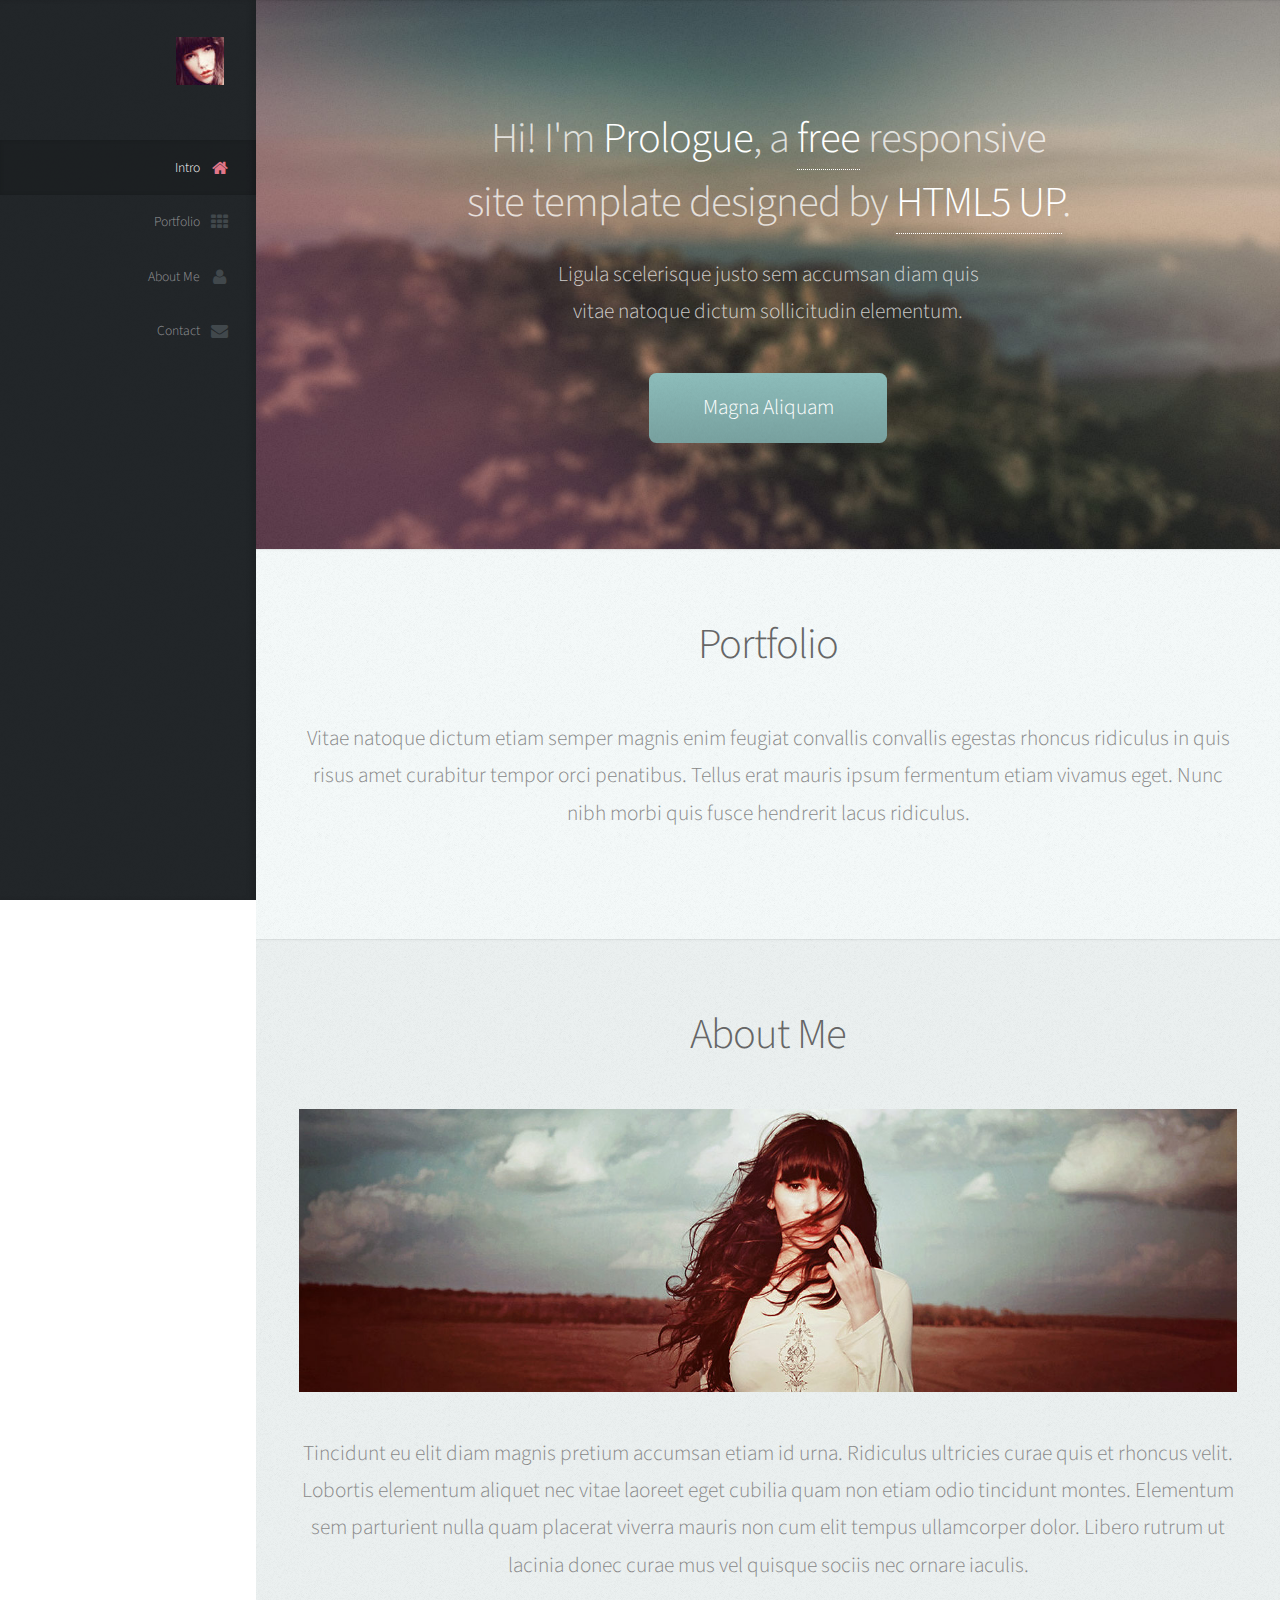
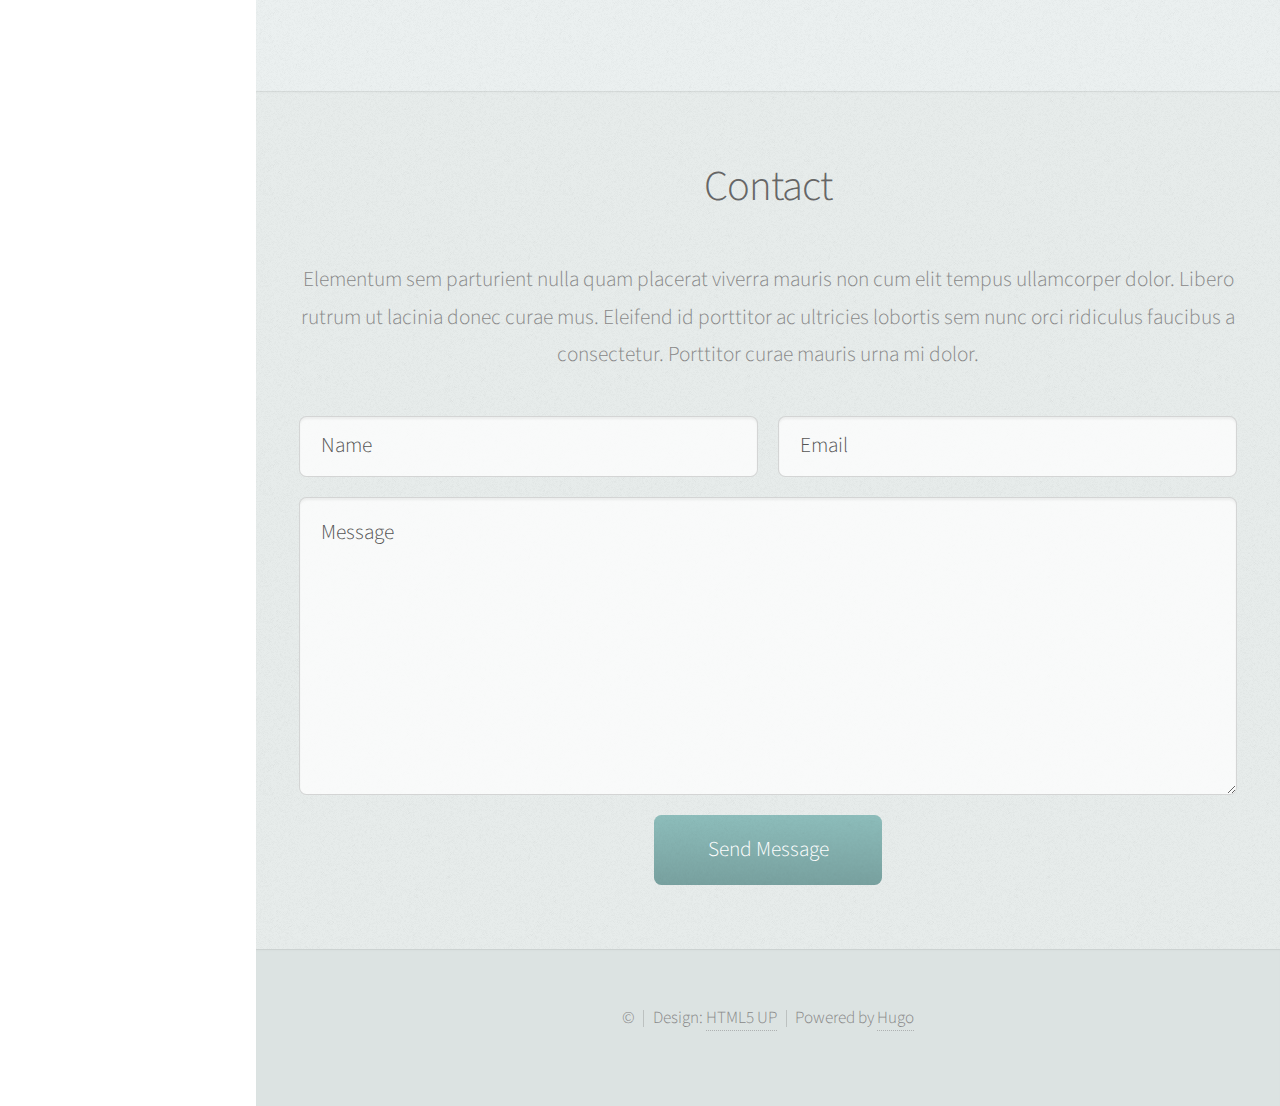
==== index.html @ bfbf03fb "initial commit" ====
<!DOCTYPE HTML>

<html>
	<head>
	<meta name="generator" content="Hugo 0.50" />
		<title>My New Hugo Site</title>
		<meta charset="utf-8" />
		<meta name="viewport" content="width=device-width, initial-scale=1" />
		
		<link rel="stylesheet" href="/css/main.css" />
		
		
	</head>
	<body>

		
			<div id="header">

				<div class="top">

					
						<div id="logo">
							<span class="image avatar48"><img src="img/avatar.jpg" alt="" /></span>
							<h1 id="title"></h1>
							<p></p>
						</div>

					
						<nav id="nav">
							
							<ul>
								<li><a href="#top" id="top-link" class="skel-layers-ignoreHref"><span class="icon fa-home">Intro</span></a></li>
								<li><a href="#portfolio" id="portfolio-link" class="skel-layers-ignoreHref"><span class="icon fa-th">Portfolio</span></a></li>
								<li><a href="#about" id="about-link" class="skel-layers-ignoreHref"><span class="icon fa-user">About Me</span></a></li>
								<li><a href="#contact" id="contact-link" class="skel-layers-ignoreHref"><span class="icon fa-envelope">Contact</span></a></li>
							</ul>
						</nav>

				</div>

				<div class="bottom">

					
						<ul class="icons">
              
						</ul>

				</div>

			</div>

		
			<div id="main">

				
					<section id="top" class="one dark cover">
						<div class="container">

							<header>
								<h2 class="alt">Hi! I'm <strong>Prologue</strong>, a <a href="http://html5up.net/license">free</a> responsive<br />
								site template designed by <a href="http://html5up.net">HTML5 UP</a>.</h2>
								<p>Ligula scelerisque justo sem accumsan diam quis<br />
								vitae natoque dictum sollicitudin elementum.</p>
							</header>

							<footer>
								<a href="#portfolio" class="button scrolly">Magna Aliquam</a>
							</footer>

						</div>
					</section>

				
					<section id="portfolio" class="two">
						<div class="container">

							<header>
								<h2>Portfolio</h2>
							</header>

							<p>Vitae natoque dictum etiam semper magnis enim feugiat convallis convallis
							egestas rhoncus ridiculus in quis risus amet curabitur tempor orci penatibus.
							Tellus erat mauris ipsum fermentum etiam vivamus eget. Nunc nibh morbi quis
							fusce hendrerit lacus ridiculus.</p>


              <div class="row">
                <div class="4u 12u$(mobile)">
                  
                </div>

                <div class="4u 12u$(mobile)">
                  
                </div>

                <div class="4u 12u$(mobile)">
                  
                </div>
              </div>


						</div>
					</section>

				
					<section id="about" class="three">
						<div class="container">

							<header>
								<h2>About Me</h2>
							</header>

							<a href="#" class="image featured"><img src="img/about.jpg" alt="" /></a>

							<p>Tincidunt eu elit diam magnis pretium accumsan etiam id urna. Ridiculus
							ultricies curae quis et rhoncus velit. Lobortis elementum aliquet nec vitae
							laoreet eget cubilia quam non etiam odio tincidunt montes. Elementum sem
							parturient nulla quam placerat viverra mauris non cum elit tempus ullamcorper
							dolor. Libero rutrum ut lacinia donec curae mus vel quisque sociis nec
							ornare iaculis.</p>

						</div>
					</section>

				
					<section id="contact" class="four">
						<div class="container">

							<header>
								<h2>Contact</h2>
							</header>

							<p>Elementum sem parturient nulla quam placerat viverra
							mauris non cum elit tempus ullamcorper dolor. Libero rutrum ut lacinia
							donec curae mus. Eleifend id porttitor ac ultricies lobortis sem nunc
							orci ridiculus faucibus a consectetur. Porttitor curae mauris urna mi dolor.</p>

							<form method="post" action="#">
								<div class="row">
									<div class="6u 12u$(mobile)"><input type="text" name="name" placeholder="Name" /></div>
									<div class="6u$ 12u$(mobile)"><input type="text" name="email" placeholder="Email" /></div>
									<div class="12u$">
										<textarea name="message" placeholder="Message"></textarea>
									</div>
									<div class="12u$">
										<input type="submit" value="Send Message" />
									</div>
								</div>
							</form>

						</div>
					</section>

			</div>

		
			<div id="footer">

				
					<ul class="copyright">
						<li>&copy; </li><li>Design: <a href="http://html5up.net">HTML5 UP</a></li><li>Powered by <a href="https://gohugo.io/">Hugo</a></li>
					</ul>

			</div>

		
			<script src="/js/jquery.min.js"></script>
			<script src="/js/jquery.scrolly.min.js"></script>
			<script src="/js/jquery.scrollzer.min.js"></script>
			<script src="/js/skel.min.js"></script>
			<script src="/js/util.js"></script>
			
			<script src="/js/main.js"></script>

	</body>
</html>
---- css/main.css ----
@import url("font-awesome.min.css");
@import url("https://fonts.googleapis.com/css?family=Source+Sans+Pro:300,300italic,400,600");

/*
	Prologue by HTML5 UP
	html5up.net | @ajlkn
	Free for personal and commercial use under the CCA 3.0 license (html5up.net/license)
*/

/* Reset */

	html, body, div, span, applet, object, iframe, h1, h2, h3, h4, h5, h6, p, blockquote, pre, a, abbr, acronym, address, big, cite, code, del, dfn, em, img, ins, kbd, q, s, samp, small, strike, strong, sub, sup, tt, var, b, u, i, center, dl, dt, dd, ol, ul, li, fieldset, form, label, legend, table, caption, tbody, tfoot, thead, tr, th, td, article, aside, canvas, details, embed, figure, figcaption, footer, header, hgroup, menu, nav, output, ruby, section, summary, time, mark, audio, video {
		margin: 0;
		padding: 0;
		border: 0;
		font-size: 100%;
		font: inherit;
		vertical-align: baseline;
	}

	article, aside, details, figcaption, figure, footer, header, hgroup, menu, nav, section {
		display: block;
	}

	body {
		line-height: 1;
	}

	ol, ul {
		list-style: none;
	}

	blockquote, q {
		quotes: none;
	}

	blockquote:before, blockquote:after, q:before, q:after {
		content: '';
		content: none;
	}

	table {
		border-collapse: collapse;
		border-spacing: 0;
	}

	body {
		-webkit-text-size-adjust: none;
	}

/* Box Model */

	*, *:before, *:after {
		-moz-box-sizing: border-box;
		-webkit-box-sizing: border-box;
		box-sizing: border-box;
	}

/* Containers */

	.container {
		margin-left: auto;
		margin-right: auto;
	}

	.container.\31 25\25 {
		width: 100%;
		max-width: 1750px;
		min-width: 1400px;
	}

	.container.\37 5\25 {
		width: 1050px;
	}

	.container.\35 0\25 {
		width: 700px;
	}

	.container.\32 5\25 {
		width: 350px;
	}

	.container {
		width: 1400px;
	}

	@media screen and (min-width: 961px) and (max-width: 1880px) {

		.container.\31 25\25 {
			width: 100%;
			max-width: 1500px;
			min-width: 1200px;
		}

		.container.\37 5\25 {
			width: 900px;
		}

		.container.\35 0\25 {
			width: 600px;
		}

		.container.\32 5\25 {
			width: 300px;
		}

		.container {
			width: 1200px;
		}

	}

	@media screen and (min-width: 961px) and (max-width: 1620px) {

		.container.\31 25\25 {
			width: 100%;
			max-width: 1200px;
			min-width: 960px;
		}

		.container.\37 5\25 {
			width: 720px;
		}

		.container.\35 0\25 {
			width: 480px;
		}

		.container.\32 5\25 {
			width: 240px;
		}

		.container {
			width: 960px;
		}

	}

	@media screen and (min-width: 961px) and (max-width: 1320px) {

		.container.\31 25\25 {
			width: 100%;
			max-width: 125%;
			min-width: 100%;
		}

		.container.\37 5\25 {
			width: 75%;
		}

		.container.\35 0\25 {
			width: 50%;
		}

		.container.\32 5\25 {
			width: 25%;
		}

		.container {
			width: 100%;
		}

	}

	@media screen and (max-width: 960px) {

		.container.\31 25\25 {
			width: 100%;
			max-width: 125%;
			min-width: 100%;
		}

		.container.\37 5\25 {
			width: 75%;
		}

		.container.\35 0\25 {
			width: 50%;
		}

		.container.\32 5\25 {
			width: 25%;
		}

		.container {
			width: 100%;
		}

	}

	@media screen and (max-width: 736px) {

		.container.\31 25\25 {
			width: 100%;
			max-width: 125%;
			min-width: 100%;
		}

		.container.\37 5\25 {
			width: 75%;
		}

		.container.\35 0\25 {
			width: 50%;
		}

		.container.\32 5\25 {
			width: 25%;
		}

		.container {
			width: 100% !important;
		}

	}

/* Grid */

	.row {
		border-bottom: solid 1px transparent;
		-moz-box-sizing: border-box;
		-webkit-box-sizing: border-box;
		box-sizing: border-box;
	}

	.row > * {
		float: left;
		-moz-box-sizing: border-box;
		-webkit-box-sizing: border-box;
		box-sizing: border-box;
	}

	.row:after, .row:before {
		content: '';
		display: block;
		clear: both;
		height: 0;
	}

	.row.uniform > * > :first-child {
		margin-top: 0;
	}

	.row.uniform > * > :last-child {
		margin-bottom: 0;
	}

	.row.\30 \25 > * {
		padding: 0px 0 0 0px;
	}

	.row.\30 \25 {
		margin: 0px 0 -1px 0px;
	}

	.row.uniform.\30 \25 > * {
		padding: 0px 0 0 0px;
	}

	.row.uniform.\30 \25 {
		margin: 0px 0 -1px 0px;
	}

	.row > * {
		padding: 40px 0 0 40px;
	}

	.row {
		margin: -40px 0 -1px -40px;
	}

	.row.uniform > * {
		padding: 40px 0 0 40px;
	}

	.row.uniform {
		margin: -40px 0 -1px -40px;
	}

	.row.\32 00\25 > * {
		padding: 80px 0 0 80px;
	}

	.row.\32 00\25 {
		margin: -80px 0 -1px -80px;
	}

	.row.uniform.\32 00\25 > * {
		padding: 80px 0 0 80px;
	}

	.row.uniform.\32 00\25 {
		margin: -80px 0 -1px -80px;
	}

	.row.\31 50\25 > * {
		padding: 60px 0 0 60px;
	}

	.row.\31 50\25 {
		margin: -60px 0 -1px -60px;
	}

	.row.uniform.\31 50\25 > * {
		padding: 60px 0 0 60px;
	}

	.row.uniform.\31 50\25 {
		margin: -60px 0 -1px -60px;
	}

	.row.\35 0\25 > * {
		padding: 20px 0 0 20px;
	}

	.row.\35 0\25 {
		margin: -20px 0 -1px -20px;
	}

	.row.uniform.\35 0\25 > * {
		padding: 20px 0 0 20px;
	}

	.row.uniform.\35 0\25 {
		margin: -20px 0 -1px -20px;
	}

	.row.\32 5\25 > * {
		padding: 10px 0 0 10px;
	}

	.row.\32 5\25 {
		margin: -10px 0 -1px -10px;
	}

	.row.uniform.\32 5\25 > * {
		padding: 10px 0 0 10px;
	}

	.row.uniform.\32 5\25 {
		margin: -10px 0 -1px -10px;
	}

	.\31 2u, .\31 2u\24 {
		width: 100%;
		clear: none;
		margin-left: 0;
	}

	.\31 1u, .\31 1u\24 {
		width: 91.6666666667%;
		clear: none;
		margin-left: 0;
	}

	.\31 0u, .\31 0u\24 {
		width: 83.3333333333%;
		clear: none;
		margin-left: 0;
	}

	.\39 u, .\39 u\24 {
		width: 75%;
		clear: none;
		margin-left: 0;
	}

	.\38 u, .\38 u\24 {
		width: 66.6666666667%;
		clear: none;
		margin-left: 0;
	}

	.\37 u, .\37 u\24 {
		width: 58.3333333333%;
		clear: none;
		margin-left: 0;
	}

	.\36 u, .\36 u\24 {
		width: 50%;
		clear: none;
		margin-left: 0;
	}

	.\35 u, .\35 u\24 {
		width: 41.6666666667%;
		clear: none;
		margin-left: 0;
	}

	.\34 u, .\34 u\24 {
		width: 33.3333333333%;
		clear: none;
		margin-left: 0;
	}

	.\33 u, .\33 u\24 {
		width: 25%;
		clear: none;
		margin-left: 0;
	}

	.\32 u, .\32 u\24 {
		width: 16.6666666667%;
		clear: none;
		margin-left: 0;
	}

	.\31 u, .\31 u\24 {
		width: 8.3333333333%;
		clear: none;
		margin-left: 0;
	}

	.\31 2u\24 + *,
	.\31 1u\24 + *,
	.\31 0u\24 + *,
	.\39 u\24 + *,
	.\38 u\24 + *,
	.\37 u\24 + *,
	.\36 u\24 + *,
	.\35 u\24 + *,
	.\34 u\24 + *,
	.\33 u\24 + *,
	.\32 u\24 + *,
	.\31 u\24 + * {
		clear: left;
	}

	.\-11u {
		margin-left: 91.66667%;
	}

	.\-10u {
		margin-left: 83.33333%;
	}

	.\-9u {
		margin-left: 75%;
	}

	.\-8u {
		margin-left: 66.66667%;
	}

	.\-7u {
		margin-left: 58.33333%;
	}

	.\-6u {
		margin-left: 50%;
	}

	.\-5u {
		margin-left: 41.66667%;
	}

	.\-4u {
		margin-left: 33.33333%;
	}

	.\-3u {
		margin-left: 25%;
	}

	.\-2u {
		margin-left: 16.66667%;
	}

	.\-1u {
		margin-left: 8.33333%;
	}

	@media screen and (min-width: 961px) and (max-width: 1880px) {

		.row > * {
			padding: 40px 0 0 40px;
		}

		.row {
			margin: -40px 0 -1px -40px;
		}

		.row.uniform > * {
			padding: 40px 0 0 40px;
		}

		.row.uniform {
			margin: -40px 0 -1px -40px;
		}

		.row.\32 00\25 > * {
			padding: 80px 0 0 80px;
		}

		.row.\32 00\25 {
			margin: -80px 0 -1px -80px;
		}

		.row.uniform.\32 00\25 > * {
			padding: 80px 0 0 80px;
		}

		.row.uniform.\32 00\25 {
			margin: -80px 0 -1px -80px;
		}

		.row.\31 50\25 > * {
			padding: 60px 0 0 60px;
		}

		.row.\31 50\25 {
			margin: -60px 0 -1px -60px;
		}

		.row.uniform.\31 50\25 > * {
			padding: 60px 0 0 60px;
		}

		.row.uniform.\31 50\25 {
			margin: -60px 0 -1px -60px;
		}

		.row.\35 0\25 > * {
			padding: 20px 0 0 20px;
		}

		.row.\35 0\25 {
			margin: -20px 0 -1px -20px;
		}

		.row.uniform.\35 0\25 > * {
			padding: 20px 0 0 20px;
		}

		.row.uniform.\35 0\25 {
			margin: -20px 0 -1px -20px;
		}

		.row.\32 5\25 > * {
			padding: 10px 0 0 10px;
		}

		.row.\32 5\25 {
			margin: -10px 0 -1px -10px;
		}

		.row.uniform.\32 5\25 > * {
			padding: 10px 0 0 10px;
		}

		.row.uniform.\32 5\25 {
			margin: -10px 0 -1px -10px;
		}

		.\31 2u\28wide\29, .\31 2u\24\28wide\29 {
			width: 100%;
			clear: none;
			margin-left: 0;
		}

		.\31 1u\28wide\29, .\31 1u\24\28wide\29 {
			width: 91.6666666667%;
			clear: none;
			margin-left: 0;
		}

		.\31 0u\28wide\29, .\31 0u\24\28wide\29 {
			width: 83.3333333333%;
			clear: none;
			margin-left: 0;
		}

		.\39 u\28wide\29, .\39 u\24\28wide\29 {
			width: 75%;
			clear: none;
			margin-left: 0;
		}

		.\38 u\28wide\29, .\38 u\24\28wide\29 {
			width: 66.6666666667%;
			clear: none;
			margin-left: 0;
		}

		.\37 u\28wide\29, .\37 u\24\28wide\29 {
			width: 58.3333333333%;
			clear: none;
			margin-left: 0;
		}

		.\36 u\28wide\29, .\36 u\24\28wide\29 {
			width: 50%;
			clear: none;
			margin-left: 0;
		}

		.\35 u\28wide\29, .\35 u\24\28wide\29 {
			width: 41.6666666667%;
			clear: none;
			margin-left: 0;
		}

		.\34 u\28wide\29, .\34 u\24\28wide\29 {
			width: 33.3333333333%;
			clear: none;
			margin-left: 0;
		}

		.\33 u\28wide\29, .\33 u\24\28wide\29 {
			width: 25%;
			clear: none;
			margin-left: 0;
		}

		.\32 u\28wide\29, .\32 u\24\28wide\29 {
			width: 16.6666666667%;
			clear: none;
			margin-left: 0;
		}

		.\31 u\28wide\29, .\31 u\24\28wide\29 {
			width: 8.3333333333%;
			clear: none;
			margin-left: 0;
		}

		.\31 2u\24\28wide\29 + *,
		.\31 1u\24\28wide\29 + *,
		.\31 0u\24\28wide\29 + *,
		.\39 u\24\28wide\29 + *,
		.\38 u\24\28wide\29 + *,
		.\37 u\24\28wide\29 + *,
		.\36 u\24\28wide\29 + *,
		.\35 u\24\28wide\29 + *,
		.\34 u\24\28wide\29 + *,
		.\33 u\24\28wide\29 + *,
		.\32 u\24\28wide\29 + *,
		.\31 u\24\28wide\29 + * {
			clear: left;
		}

		.\-11u\28wide\29 {
			margin-left: 91.66667%;
		}

		.\-10u\28wide\29 {
			margin-left: 83.33333%;
		}

		.\-9u\28wide\29 {
			margin-left: 75%;
		}

		.\-8u\28wide\29 {
			margin-left: 66.66667%;
		}

		.\-7u\28wide\29 {
			margin-left: 58.33333%;
		}

		.\-6u\28wide\29 {
			margin-left: 50%;
		}

		.\-5u\28wide\29 {
			margin-left: 41.66667%;
		}

		.\-4u\28wide\29 {
			margin-left: 33.33333%;
		}

		.\-3u\28wide\29 {
			margin-left: 25%;
		}

		.\-2u\28wide\29 {
			margin-left: 16.66667%;
		}

		.\-1u\28wide\29 {
			margin-left: 8.33333%;
		}

	}

	@media screen and (min-width: 961px) and (max-width: 1620px) {

		.row > * {
			padding: 40px 0 0 40px;
		}

		.row {
			margin: -40px 0 -1px -40px;
		}

		.row.uniform > * {
			padding: 40px 0 0 40px;
		}

		.row.uniform {
			margin: -40px 0 -1px -40px;
		}

		.row.\32 00\25 > * {
			padding: 80px 0 0 80px;
		}

		.row.\32 00\25 {
			margin: -80px 0 -1px -80px;
		}

		.row.uniform.\32 00\25 > * {
			padding: 80px 0 0 80px;
		}

		.row.uniform.\32 00\25 {
			margin: -80px 0 -1px -80px;
		}

		.row.\31 50\25 > * {
			padding: 60px 0 0 60px;
		}

		.row.\31 50\25 {
			margin: -60px 0 -1px -60px;
		}

		.row.uniform.\31 50\25 > * {
			padding: 60px 0 0 60px;
		}

		.row.uniform.\31 50\25 {
			margin: -60px 0 -1px -60px;
		}

		.row.\35 0\25 > * {
			padding: 20px 0 0 20px;
		}

		.row.\35 0\25 {
			margin: -20px 0 -1px -20px;
		}

		.row.uniform.\35 0\25 > * {
			padding: 20px 0 0 20px;
		}

		.row.uniform.\35 0\25 {
			margin: -20px 0 -1px -20px;
		}

		.row.\32 5\25 > * {
			padding: 10px 0 0 10px;
		}

		.row.\32 5\25 {
			margin: -10px 0 -1px -10px;
		}

		.row.uniform.\32 5\25 > * {
			padding: 10px 0 0 10px;
		}

		.row.uniform.\32 5\25 {
			margin: -10px 0 -1px -10px;
		}

		.\31 2u\28normal\29, .\31 2u\24\28normal\29 {
			width: 100%;
			clear: none;
			margin-left: 0;
		}

		.\31 1u\28normal\29, .\31 1u\24\28normal\29 {
			width: 91.6666666667%;
			clear: none;
			margin-left: 0;
		}

		.\31 0u\28normal\29, .\31 0u\24\28normal\29 {
			width: 83.3333333333%;
			clear: none;
			margin-left: 0;
		}

		.\39 u\28normal\29, .\39 u\24\28normal\29 {
			width: 75%;
			clear: none;
			margin-left: 0;
		}

		.\38 u\28normal\29, .\38 u\24\28normal\29 {
			width: 66.6666666667%;
			clear: none;
			margin-left: 0;
		}

		.\37 u\28normal\29, .\37 u\24\28normal\29 {
			width: 58.3333333333%;
			clear: none;
			margin-left: 0;
		}

		.\36 u\28normal\29, .\36 u\24\28normal\29 {
			width: 50%;
			clear: none;
			margin-left: 0;
		}

		.\35 u\28normal\29, .\35 u\24\28normal\29 {
			width: 41.6666666667%;
			clear: none;
			margin-left: 0;
		}

		.\34 u\28normal\29, .\34 u\24\28normal\29 {
			width: 33.3333333333%;
			clear: none;
			margin-left: 0;
		}

		.\33 u\28normal\29, .\33 u\24\28normal\29 {
			width: 25%;
			clear: none;
			margin-left: 0;
		}

		.\32 u\28normal\29, .\32 u\24\28normal\29 {
			width: 16.6666666667%;
			clear: none;
			margin-left: 0;
		}

		.\31 u\28normal\29, .\31 u\24\28normal\29 {
			width: 8.3333333333%;
			clear: none;
			margin-left: 0;
		}

		.\31 2u\24\28normal\29 + *,
		.\31 1u\24\28normal\29 + *,
		.\31 0u\24\28normal\29 + *,
		.\39 u\24\28normal\29 + *,
		.\38 u\24\28normal\29 + *,
		.\37 u\24\28normal\29 + *,
		.\36 u\24\28normal\29 + *,
		.\35 u\24\28normal\29 + *,
		.\34 u\24\28normal\29 + *,
		.\33 u\24\28normal\29 + *,
		.\32 u\24\28normal\29 + *,
		.\31 u\24\28normal\29 + * {
			clear: left;
		}

		.\-11u\28normal\29 {
			margin-left: 91.66667%;
		}

		.\-10u\28normal\29 {
			margin-left: 83.33333%;
		}

		.\-9u\28normal\29 {
			margin-left: 75%;
		}

		.\-8u\28normal\29 {
			margin-left: 66.66667%;
		}

		.\-7u\28normal\29 {
			margin-left: 58.33333%;
		}

		.\-6u\28normal\29 {
			margin-left: 50%;
		}

		.\-5u\28normal\29 {
			margin-left: 41.66667%;
		}

		.\-4u\28normal\29 {
			margin-left: 33.33333%;
		}

		.\-3u\28normal\29 {
			margin-left: 25%;
		}

		.\-2u\28normal\29 {
			margin-left: 16.66667%;
		}

		.\-1u\28normal\29 {
			margin-left: 8.33333%;
		}

	}

	@media screen and (min-width: 961px) and (max-width: 1320px) {

		.row > * {
			padding: 20px 0 0 20px;
		}

		.row {
			margin: -20px 0 -1px -20px;
		}

		.row.uniform > * {
			padding: 20px 0 0 20px;
		}

		.row.uniform {
			margin: -20px 0 -1px -20px;
		}

		.row.\32 00\25 > * {
			padding: 40px 0 0 40px;
		}

		.row.\32 00\25 {
			margin: -40px 0 -1px -40px;
		}

		.row.uniform.\32 00\25 > * {
			padding: 40px 0 0 40px;
		}

		.row.uniform.\32 00\25 {
			margin: -40px 0 -1px -40px;
		}

		.row.\31 50\25 > * {
			padding: 30px 0 0 30px;
		}

		.row.\31 50\25 {
			margin: -30px 0 -1px -30px;
		}

		.row.uniform.\31 50\25 > * {
			padding: 30px 0 0 30px;
		}

		.row.uniform.\31 50\25 {
			margin: -30px 0 -1px -30px;
		}

		.row.\35 0\25 > * {
			padding: 10px 0 0 10px;
		}

		.row.\35 0\25 {
			margin: -10px 0 -1px -10px;
		}

		.row.uniform.\35 0\25 > * {
			padding: 10px 0 0 10px;
		}

		.row.uniform.\35 0\25 {
			margin: -10px 0 -1px -10px;
		}

		.row.\32 5\25 > * {
			padding: 5px 0 0 5px;
		}

		.row.\32 5\25 {
			margin: -5px 0 -1px -5px;
		}

		.row.uniform.\32 5\25 > * {
			padding: 5px 0 0 5px;
		}

		.row.uniform.\32 5\25 {
			margin: -5px 0 -1px -5px;
		}

		.\31 2u\28narrow\29, .\31 2u\24\28narrow\29 {
			width: 100%;
			clear: none;
			margin-left: 0;
		}

		.\31 1u\28narrow\29, .\31 1u\24\28narrow\29 {
			width: 91.6666666667%;
			clear: none;
			margin-left: 0;
		}

		.\31 0u\28narrow\29, .\31 0u\24\28narrow\29 {
			width: 83.3333333333%;
			clear: none;
			margin-left: 0;
		}

		.\39 u\28narrow\29, .\39 u\24\28narrow\29 {
			width: 75%;
			clear: none;
			margin-left: 0;
		}

		.\38 u\28narrow\29, .\38 u\24\28narrow\29 {
			width: 66.6666666667%;
			clear: none;
			margin-left: 0;
		}

		.\37 u\28narrow\29, .\37 u\24\28narrow\29 {
			width: 58.3333333333%;
			clear: none;
			margin-left: 0;
		}

		.\36 u\28narrow\29, .\36 u\24\28narrow\29 {
			width: 50%;
			clear: none;
			margin-left: 0;
		}

		.\35 u\28narrow\29, .\35 u\24\28narrow\29 {
			width: 41.6666666667%;
			clear: none;
			margin-left: 0;
		}

		.\34 u\28narrow\29, .\34 u\24\28narrow\29 {
			width: 33.3333333333%;
			clear: none;
			margin-left: 0;
		}

		.\33 u\28narrow\29, .\33 u\24\28narrow\29 {
			width: 25%;
			clear: none;
			margin-left: 0;
		}

		.\32 u\28narrow\29, .\32 u\24\28narrow\29 {
			width: 16.6666666667%;
			clear: none;
			margin-left: 0;
		}

		.\31 u\28narrow\29, .\31 u\24\28narrow\29 {
			width: 8.3333333333%;
			clear: none;
			margin-left: 0;
		}

		.\31 2u\24\28narrow\29 + *,
		.\31 1u\24\28narrow\29 + *,
		.\31 0u\24\28narrow\29 + *,
		.\39 u\24\28narrow\29 + *,
		.\38 u\24\28narrow\29 + *,
		.\37 u\24\28narrow\29 + *,
		.\36 u\24\28narrow\29 + *,
		.\35 u\24\28narrow\29 + *,
		.\34 u\24\28narrow\29 + *,
		.\33 u\24\28narrow\29 + *,
		.\32 u\24\28narrow\29 + *,
		.\31 u\24\28narrow\29 + * {
			clear: left;
		}

		.\-11u\28narrow\29 {
			margin-left: 91.66667%;
		}

		.\-10u\28narrow\29 {
			margin-left: 83.33333%;
		}

		.\-9u\28narrow\29 {
			margin-left: 75%;
		}

		.\-8u\28narrow\29 {
			margin-left: 66.66667%;
		}

		.\-7u\28narrow\29 {
			margin-left: 58.33333%;
		}

		.\-6u\28narrow\29 {
			margin-left: 50%;
		}

		.\-5u\28narrow\29 {
			margin-left: 41.66667%;
		}

		.\-4u\28narrow\29 {
			margin-left: 33.33333%;
		}

		.\-3u\28narrow\29 {
			margin-left: 25%;
		}

		.\-2u\28narrow\29 {
			margin-left: 16.66667%;
		}

		.\-1u\28narrow\29 {
			margin-left: 8.33333%;
		}

	}

	@media screen and (max-width: 960px) {

		.row > * {
			padding: 20px 0 0 20px;
		}

		.row {
			margin: -20px 0 -1px -20px;
		}

		.row.uniform > * {
			padding: 20px 0 0 20px;
		}

		.row.uniform {
			margin: -20px 0 -1px -20px;
		}

		.row.\32 00\25 > * {
			padding: 40px 0 0 40px;
		}

		.row.\32 00\25 {
			margin: -40px 0 -1px -40px;
		}

		.row.uniform.\32 00\25 > * {
			padding: 40px 0 0 40px;
		}

		.row.uniform.\32 00\25 {
			margin: -40px 0 -1px -40px;
		}

		.row.\31 50\25 > * {
			padding: 30px 0 0 30px;
		}

		.row.\31 50\25 {
			margin: -30px 0 -1px -30px;
		}

		.row.uniform.\31 50\25 > * {
			padding: 30px 0 0 30px;
		}

		.row.uniform.\31 50\25 {
			margin: -30px 0 -1px -30px;
		}

		.row.\35 0\25 > * {
			padding: 10px 0 0 10px;
		}

		.row.\35 0\25 {
			margin: -10px 0 -1px -10px;
		}

		.row.uniform.\35 0\25 > * {
			padding: 10px 0 0 10px;
		}

		.row.uniform.\35 0\25 {
			margin: -10px 0 -1px -10px;
		}

		.row.\32 5\25 > * {
			padding: 5px 0 0 5px;
		}

		.row.\32 5\25 {
			margin: -5px 0 -1px -5px;
		}

		.row.uniform.\32 5\25 > * {
			padding: 5px 0 0 5px;
		}

		.row.uniform.\32 5\25 {
			margin: -5px 0 -1px -5px;
		}

		.\31 2u\28narrower\29, .\31 2u\24\28narrower\29 {
			width: 100%;
			clear: none;
			margin-left: 0;
		}

		.\31 1u\28narrower\29, .\31 1u\24\28narrower\29 {
			width: 91.6666666667%;
			clear: none;
			margin-left: 0;
		}

		.\31 0u\28narrower\29, .\31 0u\24\28narrower\29 {
			width: 83.3333333333%;
			clear: none;
			margin-left: 0;
		}

		.\39 u\28narrower\29, .\39 u\24\28narrower\29 {
			width: 75%;
			clear: none;
			margin-left: 0;
		}

		.\38 u\28narrower\29, .\38 u\24\28narrower\29 {
			width: 66.6666666667%;
			clear: none;
			margin-left: 0;
		}

		.\37 u\28narrower\29, .\37 u\24\28narrower\29 {
			width: 58.3333333333%;
			clear: none;
			margin-left: 0;
		}

		.\36 u\28narrower\29, .\36 u\24\28narrower\29 {
			width: 50%;
			clear: none;
			margin-left: 0;
		}

		.\35 u\28narrower\29, .\35 u\24\28narrower\29 {
			width: 41.6666666667%;
			clear: none;
			margin-left: 0;
		}

		.\34 u\28narrower\29, .\34 u\24\28narrower\29 {
			width: 33.3333333333%;
			clear: none;
			margin-left: 0;
		}

		.\33 u\28narrower\29, .\33 u\24\28narrower\29 {
			width: 25%;
			clear: none;
			margin-left: 0;
		}

		.\32 u\28narrower\29, .\32 u\24\28narrower\29 {
			width: 16.6666666667%;
			clear: none;
			margin-left: 0;
		}

		.\31 u\28narrower\29, .\31 u\24\28narrower\29 {
			width: 8.3333333333%;
			clear: none;
			margin-left: 0;
		}

		.\31 2u\24\28narrower\29 + *,
		.\31 1u\24\28narrower\29 + *,
		.\31 0u\24\28narrower\29 + *,
		.\39 u\24\28narrower\29 + *,
		.\38 u\24\28narrower\29 + *,
		.\37 u\24\28narrower\29 + *,
		.\36 u\24\28narrower\29 + *,
		.\35 u\24\28narrower\29 + *,
		.\34 u\24\28narrower\29 + *,
		.\33 u\24\28narrower\29 + *,
		.\32 u\24\28narrower\29 + *,
		.\31 u\24\28narrower\29 + * {
			clear: left;
		}

		.\-11u\28narrower\29 {
			margin-left: 91.66667%;
		}

		.\-10u\28narrower\29 {
			margin-left: 83.33333%;
		}

		.\-9u\28narrower\29 {
			margin-left: 75%;
		}

		.\-8u\28narrower\29 {
			margin-left: 66.66667%;
		}

		.\-7u\28narrower\29 {
			margin-left: 58.33333%;
		}

		.\-6u\28narrower\29 {
			margin-left: 50%;
		}

		.\-5u\28narrower\29 {
			margin-left: 41.66667%;
		}

		.\-4u\28narrower\29 {
			margin-left: 33.33333%;
		}

		.\-3u\28narrower\29 {
			margin-left: 25%;
		}

		.\-2u\28narrower\29 {
			margin-left: 16.66667%;
		}

		.\-1u\28narrower\29 {
			margin-left: 8.33333%;
		}

	}

	@media screen and (max-width: 736px) {

		.row > * {
			padding: 20px 0 0 20px;
		}

		.row {
			margin: -20px 0 -1px -20px;
		}

		.row.uniform > * {
			padding: 20px 0 0 20px;
		}

		.row.uniform {
			margin: -20px 0 -1px -20px;
		}

		.row.\32 00\25 > * {
			padding: 40px 0 0 40px;
		}

		.row.\32 00\25 {
			margin: -40px 0 -1px -40px;
		}

		.row.uniform.\32 00\25 > * {
			padding: 40px 0 0 40px;
		}

		.row.uniform.\32 00\25 {
			margin: -40px 0 -1px -40px;
		}

		.row.\31 50\25 > * {
			padding: 30px 0 0 30px;
		}

		.row.\31 50\25 {
			margin: -30px 0 -1px -30px;
		}

		.row.uniform.\31 50\25 > * {
			padding: 30px 0 0 30px;
		}

		.row.uniform.\31 50\25 {
			margin: -30px 0 -1px -30px;
		}

		.row.\35 0\25 > * {
			padding: 10px 0 0 10px;
		}

		.row.\35 0\25 {
			margin: -10px 0 -1px -10px;
		}

		.row.uniform.\35 0\25 > * {
			padding: 10px 0 0 10px;
		}

		.row.uniform.\35 0\25 {
			margin: -10px 0 -1px -10px;
		}

		.row.\32 5\25 > * {
			padding: 5px 0 0 5px;
		}

		.row.\32 5\25 {
			margin: -5px 0 -1px -5px;
		}

		.row.uniform.\32 5\25 > * {
			padding: 5px 0 0 5px;
		}

		.row.uniform.\32 5\25 {
			margin: -5px 0 -1px -5px;
		}

		.\31 2u\28mobile\29, .\31 2u\24\28mobile\29 {
			width: 100%;
			clear: none;
			margin-left: 0;
		}

		.\31 1u\28mobile\29, .\31 1u\24\28mobile\29 {
			width: 91.6666666667%;
			clear: none;
			margin-left: 0;
		}

		.\31 0u\28mobile\29, .\31 0u\24\28mobile\29 {
			width: 83.3333333333%;
			clear: none;
			margin-left: 0;
		}

		.\39 u\28mobile\29, .\39 u\24\28mobile\29 {
			width: 75%;
			clear: none;
			margin-left: 0;
		}

		.\38 u\28mobile\29, .\38 u\24\28mobile\29 {
			width: 66.6666666667%;
			clear: none;
			margin-left: 0;
		}

		.\37 u\28mobile\29, .\37 u\24\28mobile\29 {
			width: 58.3333333333%;
			clear: none;
			margin-left: 0;
		}

		.\36 u\28mobile\29, .\36 u\24\28mobile\29 {
			width: 50%;
			clear: none;
			margin-left: 0;
		}

		.\35 u\28mobile\29, .\35 u\24\28mobile\29 {
			width: 41.6666666667%;
			clear: none;
			margin-left: 0;
		}

		.\34 u\28mobile\29, .\34 u\24\28mobile\29 {
			width: 33.3333333333%;
			clear: none;
			margin-left: 0;
		}

		.\33 u\28mobile\29, .\33 u\24\28mobile\29 {
			width: 25%;
			clear: none;
			margin-left: 0;
		}

		.\32 u\28mobile\29, .\32 u\24\28mobile\29 {
			width: 16.6666666667%;
			clear: none;
			margin-left: 0;
		}

		.\31 u\28mobile\29, .\31 u\24\28mobile\29 {
			width: 8.3333333333%;
			clear: none;
			margin-left: 0;
		}

		.\31 2u\24\28mobile\29 + *,
		.\31 1u\24\28mobile\29 + *,
		.\31 0u\24\28mobile\29 + *,
		.\39 u\24\28mobile\29 + *,
		.\38 u\24\28mobile\29 + *,
		.\37 u\24\28mobile\29 + *,
		.\36 u\24\28mobile\29 + *,
		.\35 u\24\28mobile\29 + *,
		.\34 u\24\28mobile\29 + *,
		.\33 u\24\28mobile\29 + *,
		.\32 u\24\28mobile\29 + *,
		.\31 u\24\28mobile\29 + * {
			clear: left;
		}

		.\-11u\28mobile\29 {
			margin-left: 91.66667%;
		}

		.\-10u\28mobile\29 {
			margin-left: 83.33333%;
		}

		.\-9u\28mobile\29 {
			margin-left: 75%;
		}

		.\-8u\28mobile\29 {
			margin-left: 66.66667%;
		}

		.\-7u\28mobile\29 {
			margin-left: 58.33333%;
		}

		.\-6u\28mobile\29 {
			margin-left: 50%;
		}

		.\-5u\28mobile\29 {
			margin-left: 41.66667%;
		}

		.\-4u\28mobile\29 {
			margin-left: 33.33333%;
		}

		.\-3u\28mobile\29 {
			margin-left: 25%;
		}

		.\-2u\28mobile\29 {
			margin-left: 16.66667%;
		}

		.\-1u\28mobile\29 {
			margin-left: 8.33333%;
		}

	}

/* Basic */

	body {
		background: #fff;
		font-family: 'Source Sans Pro', sans-serif;
		font-size: 19pt;
		font-weight: 300;
		line-height: 1.75em;
		color: #888;
	}

		body.is-loading * {
			-moz-transition: none !important;
			-webkit-transition: none !important;
			-ms-transition: none !important;
			transition: none !important;
			-moz-animation: none !important;
			-webkit-animation: none !important;
			-ms-animation: none !important;
			animation: none !important;
		}

	input, textarea, select {
		font-family: 'Source Sans Pro', sans-serif;
		font-size: 19pt;
		font-weight: 300;
		line-height: 1.75em;
		color: #888;
	}

	h1, h2, h3, h4, h5, h6 {
		font-weight: 300;
		color: #666;
		line-height: 1.5em;
	}

	h1 a, h2 a, h3 a, h4 a, h5 a, h6 a {
		color: inherit;
		text-decoration: none;
	}

		h1 a strong, h2 a strong, h3 a strong, h4 a strong, h5 a strong, h6 a strong {
			color: #333;
		}

	h2 {
		font-size: 2em;
		letter-spacing: -1px;
	}

		h2.alt {
			color: #888;
		}

			h2.alt strong {
				color: #666;
			}

	h3 {
		font-size: 1.5em;
	}

	header {
		margin: 0 0 2em 0;
	}

		header > p {
			margin: 1em 0 0 0;
		}

	footer {
		margin: 2em 0 0 0;
	}

	strong, b {
		font-weight: 300;
		color: #666;
	}

	em, i {
		font-style: italic;
	}

	a {
		text-decoration: none;
		color: inherit;
		border-bottom: dotted 1px rgba(128, 128, 128, 0.5);
		-moz-transition: color 0.35s ease-in-out, border-bottom-color 0.35s ease-in-out;
		-webkit-transition: color 0.35s ease-in-out, border-bottom-color 0.35s ease-in-out;
		-ms-transition: color 0.35s ease-in-out, border-bottom-color 0.35s ease-in-out;
		transition: color 0.35s ease-in-out, border-bottom-color 0.35s ease-in-out;
		outline: 0;
	}

		a:hover {
			color: #E27689;
			border-bottom-color: rgba(255, 255, 255, 0);
		}

	sub {
		position: relative;
		top: 0.5em;
		font-size: 0.8em;
	}

	sup {
		position: relative;
		top: -0.5em;
		font-size: 0.8em;
	}

	hr {
		border: 0;
		border-top: solid 1px #ddd;
	}

	blockquote {
		border-left: solid 0.5em #ddd;
		padding: 1em 0 1em 2em;
		font-style: italic;
	}

	p, ul, ol, dl, table {
		margin-bottom: 2em;
	}

	br.clear {
		clear: both;
	}

/* Sections/Article */

	section, article {
		margin-bottom: 3em;
	}

		section > :last-child,
		section > .container, section:last-child, article > :last-child,
		article > .container, article:last-child {
			margin-bottom: 0;
		}

		.row > section, .row > article {
			margin-bottom: 0;
		}

/* Image */

	.image {
		display: inline-block;
		border: 0;
	}

		.image img {
			display: block;
			width: 100%;
		}

		.image.avatar48 {
			width: 48px;
			height: 48px;
			background: #f00;
		}

			.image.avatar48 img {
				width: 48px;
				height: 48px;
			}

		.image.fit {
			display: block;
			width: 100%;
		}

		.image.featured {
			display: block;
			width: 100%;
			margin: 0 0 2em 0;
		}

		.image.left {
			float: left;
			margin: 0 2em 2em 0;
		}

		.image.centered {
			display: block;
			margin: 0 0 2em 0;
		}

			.image.centered img {
				margin: 0 auto;
				width: auto;
			}

/* List */

	ul.default {
		list-style: disc;
		padding-left: 1em;
	}

		ul.default li {
			padding-left: 0.5em;
		}

	ul.icons {
		cursor: default;
	}

		ul.icons li {
			display: inline-block;
		}

		ul.icons a {
			display: inline-block;
			width: 2em;
			height: 2em;
			line-height: 2em;
			text-align: center;
			border: 0;
		}

	ol.default {
		list-style: decimal;
		padding-left: 1.25em;
	}

		ol.default li {
			padding-left: 0.25em;
		}

/* Form */

	form label {
		display: block;
		text-align: left;
		margin-bottom: 0.5em;
	}

	form input[type="text"],
	form input[type="email"],
	form input[type="password"],
	form select,
	form textarea {
		position: relative;
		-webkit-appearance: none;
		display: block;
		border: 0;
		outline: 0;
		background: #fff;
		background: rgba(255, 255, 255, 0.75);
		width: 100%;
		border-radius: 0.35em;
		padding: 0.75em 1em 0.75em 1em;
		box-shadow: inset 0 0.1em 0.1em 0 rgba(0, 0, 0, 0.05);
		border: solid 1px rgba(0, 0, 0, 0.15);
		-moz-transition: all 0.35s ease-in-out;
		-webkit-transition: all 0.35s ease-in-out;
		-ms-transition: all 0.35s ease-in-out;
		transition: all 0.35s ease-in-out;
	}

		form input[type="text"]:focus,
		form input[type="email"]:focus,
		form input[type="password"]:focus,
		form select:focus,
		form textarea:focus {
			box-shadow: 0 0 2px 1px #8ebebc;
			background: #fff;
		}

	form input[type="text"],
	form input[type="email"],
	form input[type="password"],
	form select {
		line-height: 1.25em;
	}

	form textarea {
		min-height: 14em;
	}

	form .formerize-placeholder {
		color: #555 !important;
	}

	form ::-webkit-input-placeholder {
		color: #555 !important;
	}

	form :-moz-placeholder {
		color: #555 !important;
	}

	form ::-moz-placeholder {
		color: #555 !important;
	}

	form :-ms-input-placeholder {
		color: #555 !important;
	}

	form ::-moz-focus-inner {
		border: 0;
	}

/* Table */

	table {
		width: 100%;
	}

		table.default {
			width: 100%;
			text-align: left;
		}

			table.default tbody tr:nth-child(2n+2) {
				background: #f4f4f4;
			}

			table.default td {
				padding: 0.5em 1em 0.5em 1em;
			}

			table.default th {
				text-align: left;
				padding: 0.5em 1em 0.5em 1em;
				color: #fff;
				background: #222729 url("images/overlay.png");
			}

			table.default thead {
				background: #444;
				color: #fff;
			}

			table.default tfoot {
				background: #eee;
			}

/* Button */

	input[type="button"],
	input[type="submit"],
	input[type="reset"],
	button,
	.button {
		position: relative;
		display: inline-block;
		border-radius: 0.35em;
		color: #fff !important;
		text-decoration: none;
		padding: 0.75em 2.5em 0.75em 2.5em;
		background-color: #8ebebc;
		border: 0;
		cursor: pointer;
		background-image: -moz-linear-gradient(top, rgba(0, 0, 0, 0), rgba(0, 0, 0, 0.15)), url("images/overlay.png");
		background-image: -webkit-linear-gradient(top, rgba(0, 0, 0, 0), rgba(0, 0, 0, 0.15)), url("images/overlay.png");
		background-image: -ms-linear-gradient(top, rgba(0, 0, 0, 0), rgba(0, 0, 0, 0.15)), url("images/overlay.png");
		background-image: linear-gradient(top, rgba(0, 0, 0, 0), rgba(0, 0, 0, 0.15)), url("images/overlay.png");
		-moz-transition: background-color 0.35s ease-in-out;
		-webkit-transition: background-color 0.35s ease-in-out;
		-ms-transition: background-color 0.35s ease-in-out;
		transition: background-color 0.35s ease-in-out;
	}

		input[type="button"]:hover,
		input[type="submit"]:hover,
		input[type="reset"]:hover,
		button:hover,
		.button:hover {
			background-color: #9ececc;
		}

		input[type="button"]:active,
		input[type="submit"]:active,
		input[type="reset"]:active,
		button:active,
		.button:active {
			background-color: #7eaeac;
		}

/* Item */

	.item {
		box-shadow: 0 0.05em 0.15em 0 rgba(0, 0, 0, 0.05);
		margin-bottom: 40px;
	}

		.item header {
			background: #fff;
			margin: 0;
			padding: 1em 0 1em 0;
			font-size: 0.8em;
		}

			.item header h3 {
				font-size: 1em;
			}

/* Icons */

	.icon {
		text-decoration: none;
	}

		.icon:before {
			display: inline-block;
			font-family: FontAwesome;
			font-size: 1.25em;
			text-decoration: none;
			font-style: normal;
			font-weight: normal;
			line-height: 1;
			-webkit-font-smoothing: antialiased;
			-moz-osx-font-smoothing: grayscale;
		}

		.icon > .label {
			display: none;
		}

/* Header */

	#header {
		display: -moz-flex;
		display: -webkit-flex;
		display: -ms-flex;
		display: flex;
		-moz-flex-direction: column;
		-webkit-flex-direction: column;
		-ms-flex-direction: column;
		flex-direction: column;
		-moz-justify-content: space-between;
		-webkit-justify-content: space-between;
		-ms-justify-content: space-between;
		justify-content: space-between;
		background: #222629 url("images/overlay.png");
		box-shadow: inset -0.25em 0 0.25em 0 rgba(0, 0, 0, 0.1);
		color: #fff;
		height: 100%;
		left: 0;
		overflow-y: auto;
		position: fixed;
		text-align: right;
		top: 0;
		width: 375px;
	}

		#header .top {
			-moz-flex-grow: 1;
			-webkit-flex-grow: 1;
			-ms-flex-grow: 1;
			flex-grow: 1;
		}

		#header .bottom {
			-moz-flex-shrink: 0;
			-webkit-flex-shrink: 0;
			-ms-flex-shrink: 0;
			flex-shrink: 0;
			padding: 1.5em 0 0.75em 0;
		}

			#header .bottom > :last-child {
				margin-bottom: 0;
			}

		#header .icons {
			font-size: 0.8em;
			text-align: center;
		}

			#header .icons a {
				color: #41484c;
				-moz-transition: color 0.35s ease-in-out;
				-webkit-transition: color 0.35s ease-in-out;
				-ms-transition: color 0.35s ease-in-out;
				transition: color 0.35s ease-in-out;
			}

				#header .icons a:hover {
					color: #fff;
				}

	#logo {
		position: relative;
		margin: 1.75em 1.5em 1.5em 1.5em;
		min-height: 48px;
		cursor: default;
	}

		#logo h1 {
			position: relative;
			color: #fff;
			font-weight: 600;
			font-size: 1em;
			line-height: 1em;
		}

		#logo p {
			position: relative;
			display: block;
			font-size: 0.6em;
			color: rgba(255, 255, 255, 0.5);
			line-height: 1.25em;
			margin: 0.5em 0 0 0;
		}

		#logo .image {
			position: absolute;
			left: 0;
			top: 0;
		}

	#nav ul {
		margin-bottom: 0;
	}

		#nav ul li a {
			display: block;
			padding: 0.5em 1.5em 0.5em 1.5em;
			color: rgba(255, 255, 255, 0.5);
			text-decoration: none;
			outline: 0;
			border: 0;
			-moz-transition: none;
			-webkit-transition: none;
			-ms-transition: none;
			transition: none;
		}

			#nav ul li a span {
				position: relative;
				display: block;
				font-size: 0.8em;
			}

				#nav ul li a span:before {
					position: absolute;
					left: 0;
					color: #41484c;
					text-align: center;
					width: 1.25em;
					line-height: 1.75em;
				}

			#nav ul li a.active {
				background: rgba(0, 0, 0, 0.15);
				box-shadow: inset 0 0 0.25em 0 rgba(0, 0, 0, 0.125);
				color: #fff;
			}

				#nav ul li a.active span:before {
					color: #e27689;
				}

/* Footer */

	#footer {
		margin-left: 375px;
		text-align: center;
		background-color: #dce3e2;
		padding: 3em 0 4em 0;
		box-shadow: inset 0 1px 0 0 rgba(0, 0, 0, 0.05), inset 0 0.1em 0.1em 0 rgba(0, 0, 0, 0.025);
		font-size: 0.8em;
	}

		#footer .copyright {
			cursor: default;
			margin: 0;
		}

			#footer .copyright li {
				display: inline-block;
				line-height: 1em;
				border-left: solid 1px rgba(128, 128, 128, 0.35);
				padding: 0 0 0 0.5em;
				margin: 0 0 0 0.5em;
			}

				#footer .copyright li:first-child {
					border-left: 0;
					padding-left: 0;
					margin-left: 0;
				}

/* Main */

	#main {
		margin-left: 375px;
	}

		#main > section {
			margin: 0;
			overflow: hidden;
			padding: 4em 0;
			box-shadow: inset 0 1px 0 0 rgba(0, 0, 0, 0.05), inset 0 0.1em 0.1em 0 rgba(0, 0, 0, 0.025);
			text-align: center;
			background-image: url("images/overlay.png");
		}

			#main > section.dark {
				color: #ddd;
				color: rgba(255, 255, 255, 0.75);
			}

				#main > section.dark h2, #main > section.dark h3, #main > section.dark h4, #main > section.dark h5, #main > section.dark h6 {
					color: inherit;
				}

				#main > section.dark strong {
					color: #fff;
					border-color: inherit;
				}

				#main > section.dark a {
					color: #fff;
					border-color: inherit;
				}

					#main > section.dark a:hover {
						border-bottom-color: rgba(255, 255, 255, 0);
					}

			#main > section.cover {
				padding: 6em 0;
				background-size: cover;
				background-position: center center;
			}

			#main > section.one {
				background-color: #81918E;
				background-image: url("../img/banner.jpg");
			}

			#main > section.two {
				background-color: #f5fafa;
			}

			#main > section.three {
				background-color: #ecf1f1;
			}

			#main > section.four {
				background-color: #e8edec;
			}

/* Wide */

	@media screen and (min-width: 961px) and (max-width: 1880px) {

		/* Basic */

			body, input, textarea, select {
				font-size: 17pt;
			}

		/* Header */

			#header {
				width: 300px;
			}

		/* Footer */

			#footer {
				margin-left: 300px;
			}

		/* Main */

			#main {
				margin-left: 300px;
			}

	}

/* Normal */

	@media screen and (min-width: 961px) and (max-width: 1620px) {

		/* Main */

			#main > section {
				padding: 3em 0;
			}

			#main section.cover {
				padding: 5em 0;
			}

	}

/* Narrow */

	@media screen and (min-width: 961px) and (max-width: 1320px) {

		/* Basic */

			body, input, textarea, select {
				font-size: 16pt;
			}

			.container {
				padding: 0 2em 0 2em;
			}

		/* List */

			ul.icons li a {
				width: 1.75em;
			}

		/* Item */

			.item {
				margin-bottom: 20px;
			}

		/* Header */

			#header {
				width: 20%;
			}

			#logo .image {
				position: relative;
				margin: 0 0 0.5em 0;
			}

			#nav ul li a {
				font-size: 0.8em;
				padding-top: 0.5em;
				padding-bottom: 0.5em;
			}

				#nav ul li a span {
					padding-right: 2.25em;
				}

					#nav ul li a span:before {
						left: 100%;
						margin-left: -1.25em;
						line-height: 2.25em;
					}

		/* Footer */

			#footer {
				margin-left: 20%;
			}

		/* Main */

			#main {
				margin-left: 20%;
			}

	}

/* Narrower */

	#headerToggle {
		display: none;
	}

	@media screen and (max-width: 960px) {

		/* Basic */

			html, body {
				overflow-x: hidden;
			}

			body, input, textarea, select {
				font-size: 16pt;
			}

			header br {
				display: none;
			}

			.container {
				padding: 0 2em 0 2em;
			}

		/* Item */

			.item {
				margin-bottom: 15px;
			}

		/* List */

			ul.icons a {
				width: 1.75em;
				font-size: 1.25em;
			}

		/* Header */

			#header {
				-moz-backface-visibility: hidden;
				-webkit-backface-visibility: hidden;
				-ms-backface-visibility: hidden;
				backface-visibility: hidden;
				-moz-transform: translateX(-275px);
				-webkit-transform: translateX(-275px);
				-ms-transform: translateX(-275px);
				transform: translateX(-275px);
				-moz-transition: -moz-transform 0.5s ease;
				-webkit-transition: -webkit-transform 0.5s ease;
				-ms-transition: -ms-transform 0.5s ease;
				transition: transform 0.5s ease;
				-webkit-overflow-scrolling: touch;
				display: block;
				height: 100%;
				left: 0;
				overflow-y: auto;
				position: fixed;
				top: 0;
				width: 275px;
				z-index: 10002;
				width: 275px;
				background: #222729 url("images/overlay.png");
				box-shadow: inset -0.25em 0 0.25em 0 rgba(0, 0, 0, 0.125);
			}

				#header .top {
					position: relative;
				}

				#header .bottom {
					border-top: solid 1px rgba(255, 255, 255, 0.05);
					box-shadow: 0 -1px 0 0 rgba(0, 0, 0, 0.15);
					padding-top: 2em;
					margin-top: 2em;
					position: relative;
				}

			#logo {
				margin: 1.5em 1.25em 1.25em 1.25em;
			}

			#nav ul li a {
				padding: 0.5em 1.25em 0.5em 1.25em;
			}

			#headerToggle {
				-moz-backface-visibility: hidden;
				-webkit-backface-visibility: hidden;
				-ms-backface-visibility: hidden;
				backface-visibility: hidden;
				-moz-transition: -moz-transform 0.5s ease;
				-webkit-transition: -webkit-transform 0.5s ease;
				-ms-transition: -ms-transform 0.5s ease;
				transition: transform 0.5s ease;
				display: block;
				height: 2.25em;
				left: 0;
				position: fixed;
				top: 0;
				width: 3.25em;
				z-index: 10001;
			}

				#headerToggle .toggle {
					position: absolute;
					left: 0;
					top: 0;
					width: 100%;
					height: 100%;
					outline: 0;
					border: 0;
				}

					#headerToggle .toggle:before {
						font-family: FontAwesome;
						text-decoration: none;
						font-style: normal;
						font-weight: normal;
						-webkit-font-smoothing: antialiased;
						-moz-osx-font-smoothing: grayscale;
						content: '\f0c9';
						color: #fff;
						font-size: 18px;
						line-height: 2.25em;
						background: rgba(128, 136, 144, 0.5);
						border-radius: 0.35em;
						text-align: center;
						position: absolute;
						left: 0.5em;
						top: 0.5em;
						display: block;
						width: 3.25em;
						height: 2.25em;
						line-height: 2.25em;
					}

			body.header-visible #main {
				-moz-transform: translateX(275px);
				-webkit-transform: translateX(275px);
				-ms-transform: translateX(275px);
				transform: translateX(275px);
			}

			body.header-visible #headerToggle {
				-moz-transform: translateX(275px);
				-webkit-transform: translateX(275px);
				-ms-transform: translateX(275px);
				transform: translateX(275px);
			}

			body.header-visible #header {
				-moz-transform: translateX(0);
				-webkit-transform: translateX(0);
				-ms-transform: translateX(0);
				transform: translateX(0);
			}

		/* Footer */

			#footer {
				margin-left: 0;
			}

		/* Main */

			#main {
				-moz-backface-visibility: hidden;
				-webkit-backface-visibility: hidden;
				-ms-backface-visibility: hidden;
				backface-visibility: hidden;
				-moz-transition: -moz-transform 0.5s ease;
				-webkit-transition: -webkit-transform 0.5s ease;
				-ms-transition: -ms-transform 0.5s ease;
				transition: transform 0.5s ease;
				padding-bottom: 1px;
				margin-left: 0;
			}

				#main > section {
					padding: 3em 0;
				}

				#main section.cover {
					padding: 4em 0;
				}

	}

/* Mobile */

	@media screen and (max-width: 736px) {

		/* Basic */

			body, input, textarea, select {
				font-size: 14pt;
			}

			h2 {
				font-size: 1.5em;
				letter-spacing: 0;
				font-weight: 300;
			}

			.container {
				padding: 0 15px 0 15px;
			}

		/* List */

			ul.icons a {
				width: 2em;
				font-size: 1.25em;
			}

		/* Main */

			#main > section {
				padding: 2em 0;
			}

			#main section.cover {
				padding: 4em 0em;
			}

				#main section.cover header {
					padding: 0 1em;
				}

		/* Footer */

			#footer .copyright li {
				display: block;
				line-height: 1.25em;
				border: 0;
				padding: 0;
				margin: 1em 0 0 0;
			}

				#footer .copyright li:first-child {
					margin-top: 0;
				}

	}
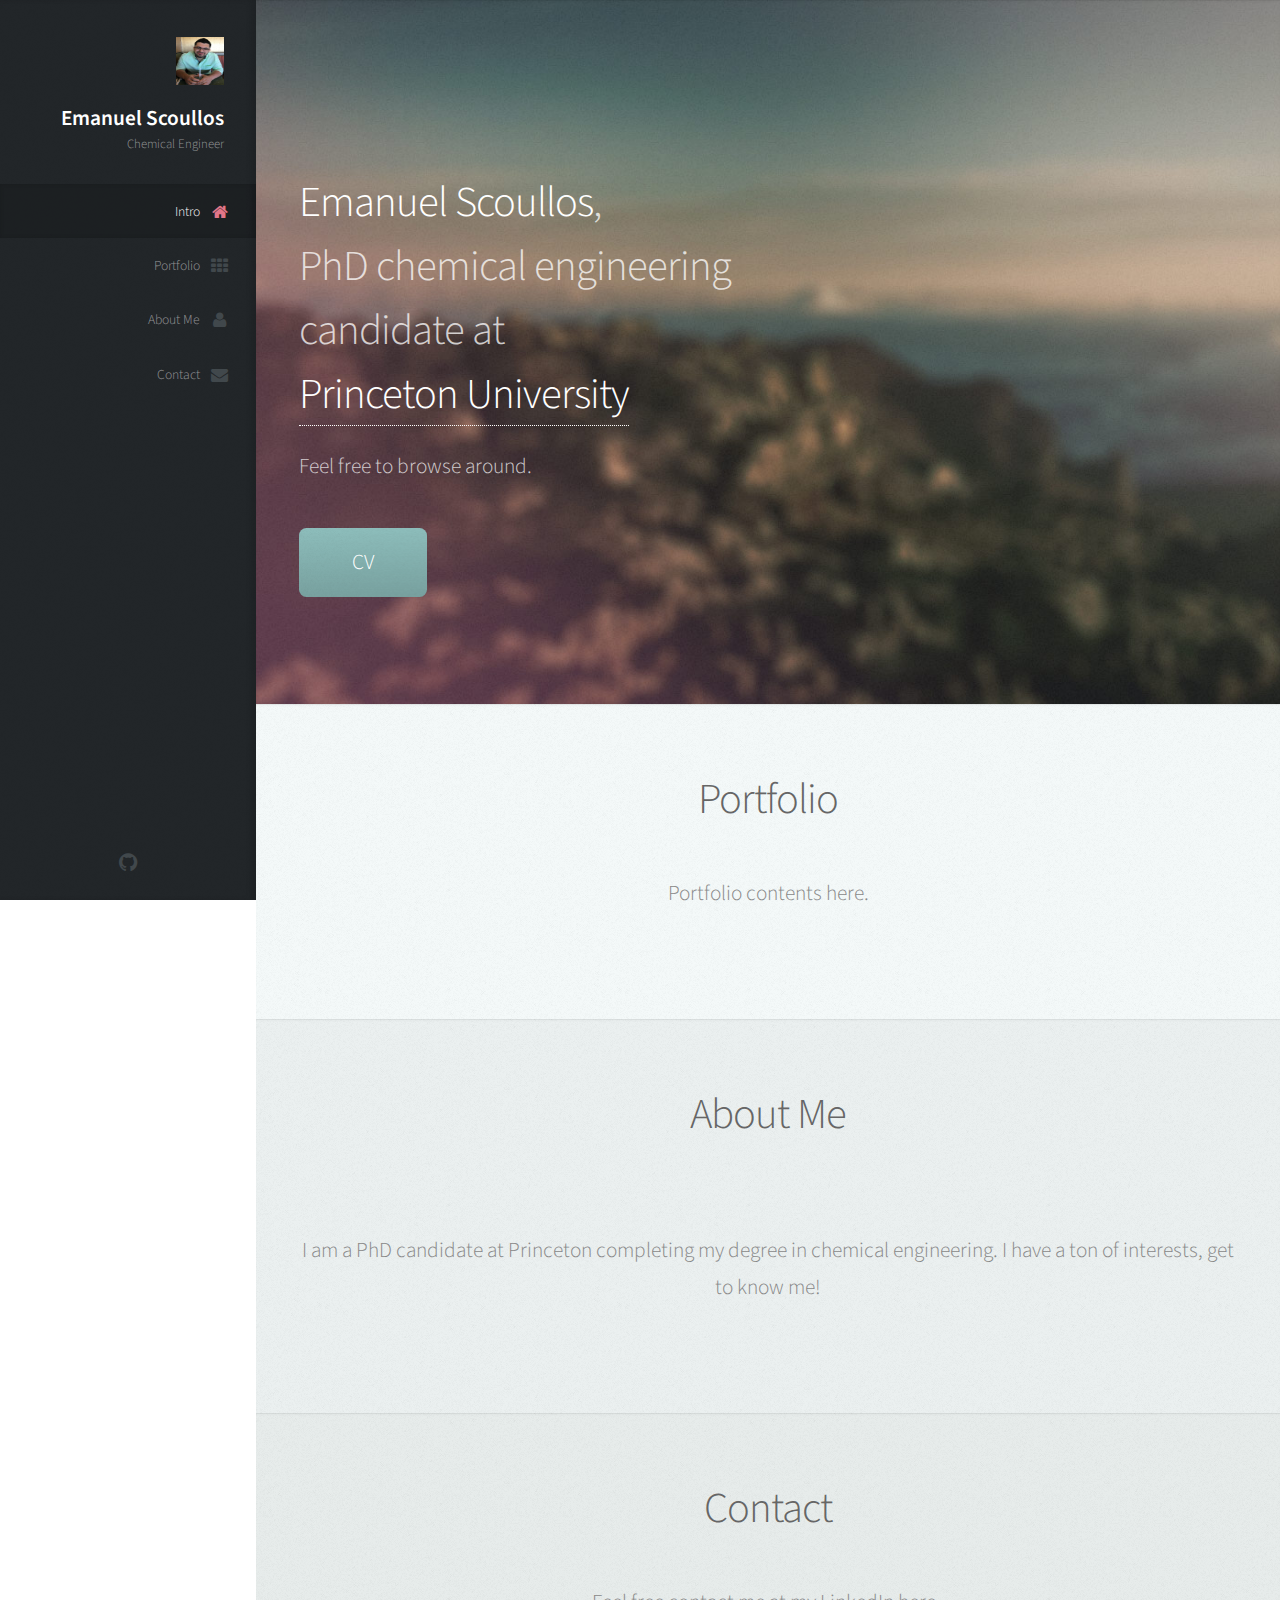
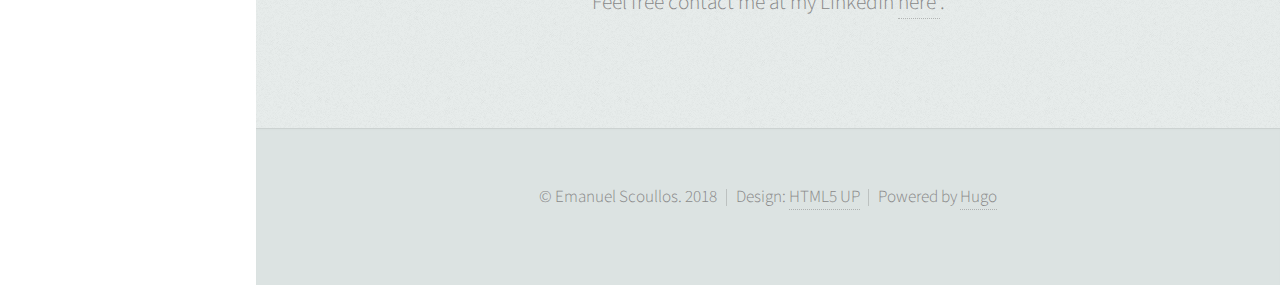
==== commit f16258f1: "updated homepage" ====
--- a/index.html
+++ b/index.html
@@ -3,7 +3,7 @@
 <html>
 	<head>
 	<meta name="generator" content="Hugo 0.50" />
-		<title>My New Hugo Site</title>
+		<title>Emanuel Scoullos</title>
 		<meta charset="utf-8" />
 		<meta name="viewport" content="width=device-width, initial-scale=1" />
 		
@@ -21,8 +21,8 @@
 					
 						<div id="logo">
 							<span class="image avatar48"><img src="img/avatar.jpg" alt="" /></span>
-							<h1 id="title"></h1>
-							<p></p>
+							<h1 id="title">Emanuel Scoullos</h1>
+							<p>Chemical Engineer</p>
 						</div>
 
 					
@@ -43,6 +43,8 @@
 					
 						<ul class="icons">
               
+              <li><a href="https://www.github.com/mannyfin" class="icon fa-github"><span class="label">github</span></a></li>
+              
 						</ul>
 
 				</div>
@@ -56,15 +58,18 @@
 					<section id="top" class="one dark cover">
 						<div class="container">
 
+
+
 							<header>
-								<h2 class="alt">Hi! I'm <strong>Prologue</strong>, a <a href="http://html5up.net/license">free</a> responsive<br />
-								site template designed by <a href="http://html5up.net">HTML5 UP</a>.</h2>
-								<p>Ligula scelerisque justo sem accumsan diam quis<br />
-								vitae natoque dictum sollicitudin elementum.</p>
+								<h2 class="alt"><br> <strong>Emanuel Scoullos</strong>,<br>PhD chemical engineering
+									<br>candidate at <br>
+								<a href="https://www.princeton.edu" id="princeton-link">Princeton University</a></h2>
+
+								<p>Feel free to browse around.</p>
 							</header>
 
 							<footer>
-								<a href="#portfolio" class="button scrolly">Magna Aliquam</a>
+								<a href="#portfolio" class="button scrolly">CV</a>
 							</footer>
 
 						</div>
@@ -78,10 +83,7 @@
 								<h2>Portfolio</h2>
 							</header>
 
-							<p>Vitae natoque dictum etiam semper magnis enim feugiat convallis convallis
-							egestas rhoncus ridiculus in quis risus amet curabitur tempor orci penatibus.
-							Tellus erat mauris ipsum fermentum etiam vivamus eget. Nunc nibh morbi quis
-							fusce hendrerit lacus ridiculus.</p>
+							<p>Portfolio contents here.</p>
 
 
               <div class="row">
@@ -110,14 +112,9 @@
 								<h2>About Me</h2>
 							</header>
 
-							<a href="#" class="image featured"><img src="img/about.jpg" alt="" /></a>
+							<a href="#" class="image featured"><img src="img/top_background.jpg" alt="" /></a>
 
-							<p>Tincidunt eu elit diam magnis pretium accumsan etiam id urna. Ridiculus
-							ultricies curae quis et rhoncus velit. Lobortis elementum aliquet nec vitae
-							laoreet eget cubilia quam non etiam odio tincidunt montes. Elementum sem
-							parturient nulla quam placerat viverra mauris non cum elit tempus ullamcorper
-							dolor. Libero rutrum ut lacinia donec curae mus vel quisque sociis nec
-							ornare iaculis.</p>
+							<p>I am a PhD candidate at Princeton completing my degree in chemical engineering. I have a ton of interests, get to know me!</p>
 
 						</div>
 					</section>
@@ -130,23 +127,10 @@
 								<h2>Contact</h2>
 							</header>
 
-							<p>Elementum sem parturient nulla quam placerat viverra
-							mauris non cum elit tempus ullamcorper dolor. Libero rutrum ut lacinia
-							donec curae mus. Eleifend id porttitor ac ultricies lobortis sem nunc
-							orci ridiculus faucibus a consectetur. Porttitor curae mauris urna mi dolor.</p>
+							<p>Feel free contact me at my LinkedIn <a
+								href='https://www.linkedin.com/in/emanuelscoullos' id="linkedin-link"> here </a>.</p>
 
-							<form method="post" action="#">
-								<div class="row">
-									<div class="6u 12u$(mobile)"><input type="text" name="name" placeholder="Name" /></div>
-									<div class="6u$ 12u$(mobile)"><input type="text" name="email" placeholder="Email" /></div>
-									<div class="12u$">
-										<textarea name="message" placeholder="Message"></textarea>
-									</div>
-									<div class="12u$">
-										<input type="submit" value="Send Message" />
-									</div>
-								</div>
-							</form>
+							
 
 						</div>
 					</section>
@@ -158,7 +142,7 @@
 
 				
 					<ul class="copyright">
-						<li>&copy; </li><li>Design: <a href="http://html5up.net">HTML5 UP</a></li><li>Powered by <a href="https://gohugo.io/">Hugo</a></li>
+						<li>&copy; Emanuel Scoullos. 2018</li><li>Design: <a href="http://html5up.net">HTML5 UP</a></li><li>Powered by <a href="https://gohugo.io/">Hugo</a></li>
 					</ul>
 
 			</div>
--- a/css/main.css
+++ b/css/main.css
@@ -2184,6 +2184,7 @@
 			#main > section.one {
 				background-color: #81918E;
 				background-image: url("../img/banner.jpg");
+				text-align: left;
 			}
 
 			#main > section.two {
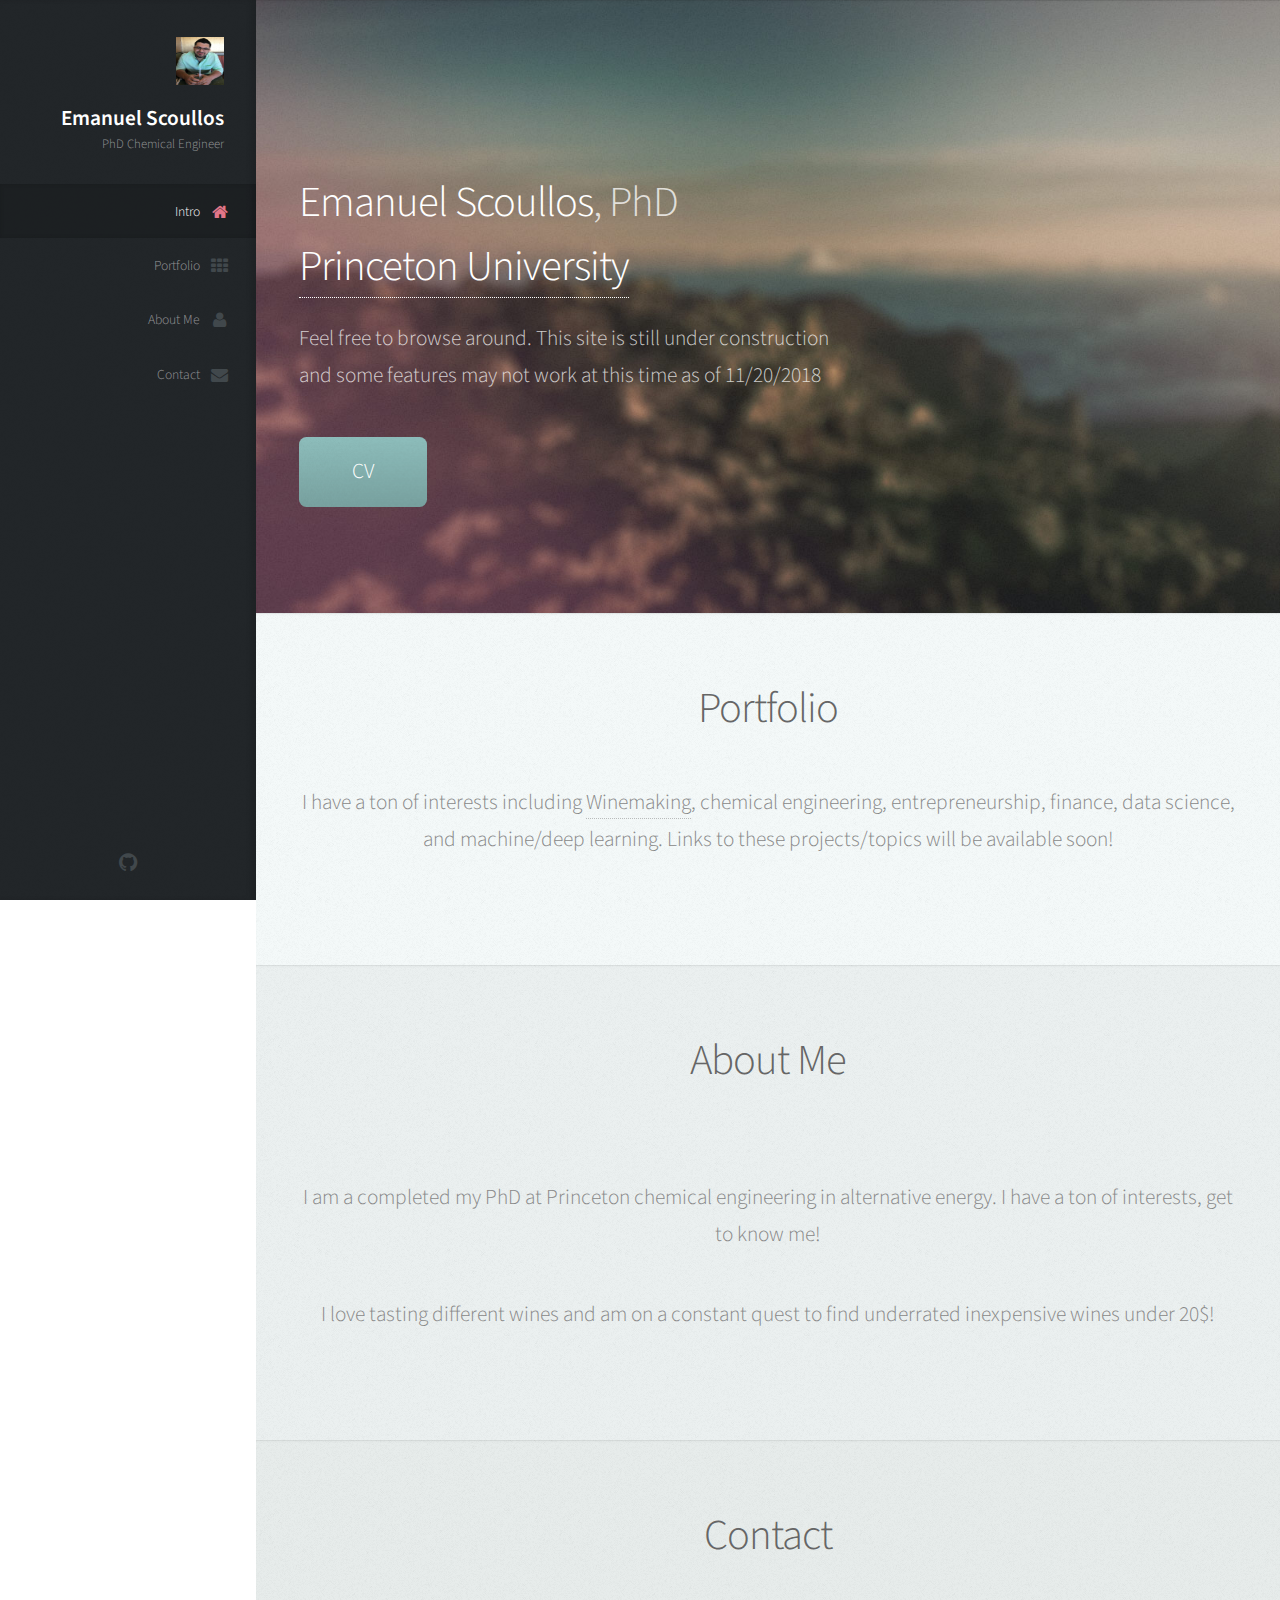
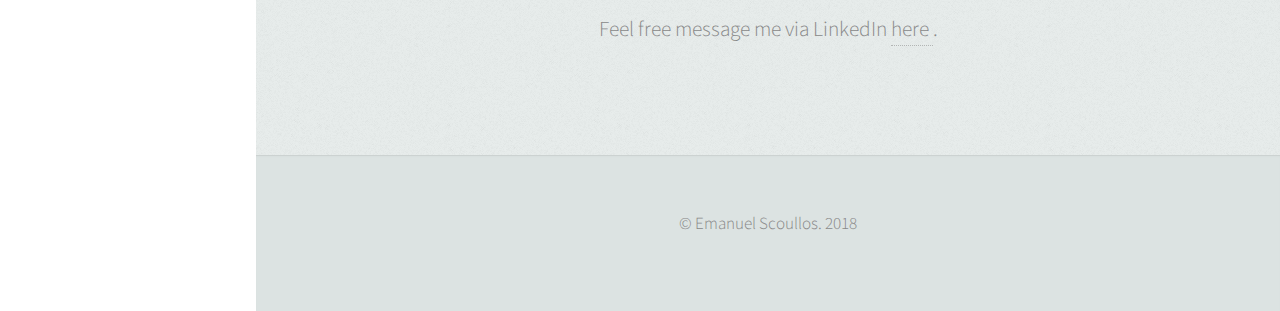
==== commit bb7a9cd7: "content" ====
--- a/index.html
+++ b/index.html
@@ -22,7 +22,7 @@
 						<div id="logo">
 							<span class="image avatar48"><img src="img/avatar.jpg" alt="" /></span>
 							<h1 id="title">Emanuel Scoullos</h1>
-							<p>Chemical Engineer</p>
+							<p>PhD Chemical Engineer</p>
 						</div>
 
 					
@@ -61,11 +61,10 @@
 
 
 							<header>
-								<h2 class="alt"><br> <strong>Emanuel Scoullos</strong>,<br>PhD chemical engineering
-									<br>candidate at <br>
+								<h2 class="alt"><br> <strong>Emanuel Scoullos</strong>, PhD<br>
 								<a href="https://www.princeton.edu" id="princeton-link">Princeton University</a></h2>
 
-								<p>Feel free to browse around.</p>
+								<p>Feel free to browse around. This site is still under construction <br>and some features may not work at this time as of 11/20/2018</br></p>
 							</header>
 
 							<footer>
@@ -83,7 +82,8 @@
 								<h2>Portfolio</h2>
 							</header>
 
-							<p>Portfolio contents here.</p>
+							<p>I have a ton of interests including  <a href="pages/page1.html">Winemaking</a>, chemical engineering, entrepreneurship, finance, data science, and machine/deep learning. 
+								Links to these projects/topics will be available soon!</p>
 
 
               <div class="row">
@@ -114,7 +114,8 @@
 
 							<a href="#" class="image featured"><img src="img/top_background.jpg" alt="" /></a>
 
-							<p>I am a PhD candidate at Princeton completing my degree in chemical engineering. I have a ton of interests, get to know me!</p>
+							<p>I am a completed my PhD at Princeton chemical engineering in alternative energy. I have a ton of interests, get to know me!</p>
+							<p>I love tasting different wines and am on a constant quest to find underrated inexpensive wines under 20$!</p>
 
 						</div>
 					</section>
@@ -127,7 +128,7 @@
 								<h2>Contact</h2>
 							</header>
 
-							<p>Feel free contact me at my LinkedIn <a
+							<p>Feel free message me via LinkedIn <a
 								href='https://www.linkedin.com/in/emanuelscoullos' id="linkedin-link"> here </a>.</p>
 
 							
@@ -142,7 +143,8 @@
 
 				
 					<ul class="copyright">
-						<li>&copy; Emanuel Scoullos. 2018</li><li>Design: <a href="http://html5up.net">HTML5 UP</a></li><li>Powered by <a href="https://gohugo.io/">Hugo</a></li>
+						<li>&copy; Emanuel Scoullos. 2018</li>
+						<!-- <li>Design: <a href="http://html5up.net">HTML5 UP</a></li><li>Powered by <a href="https://gohugo.io/">Hugo</a></li> -->
 					</ul>
 
 			</div>
